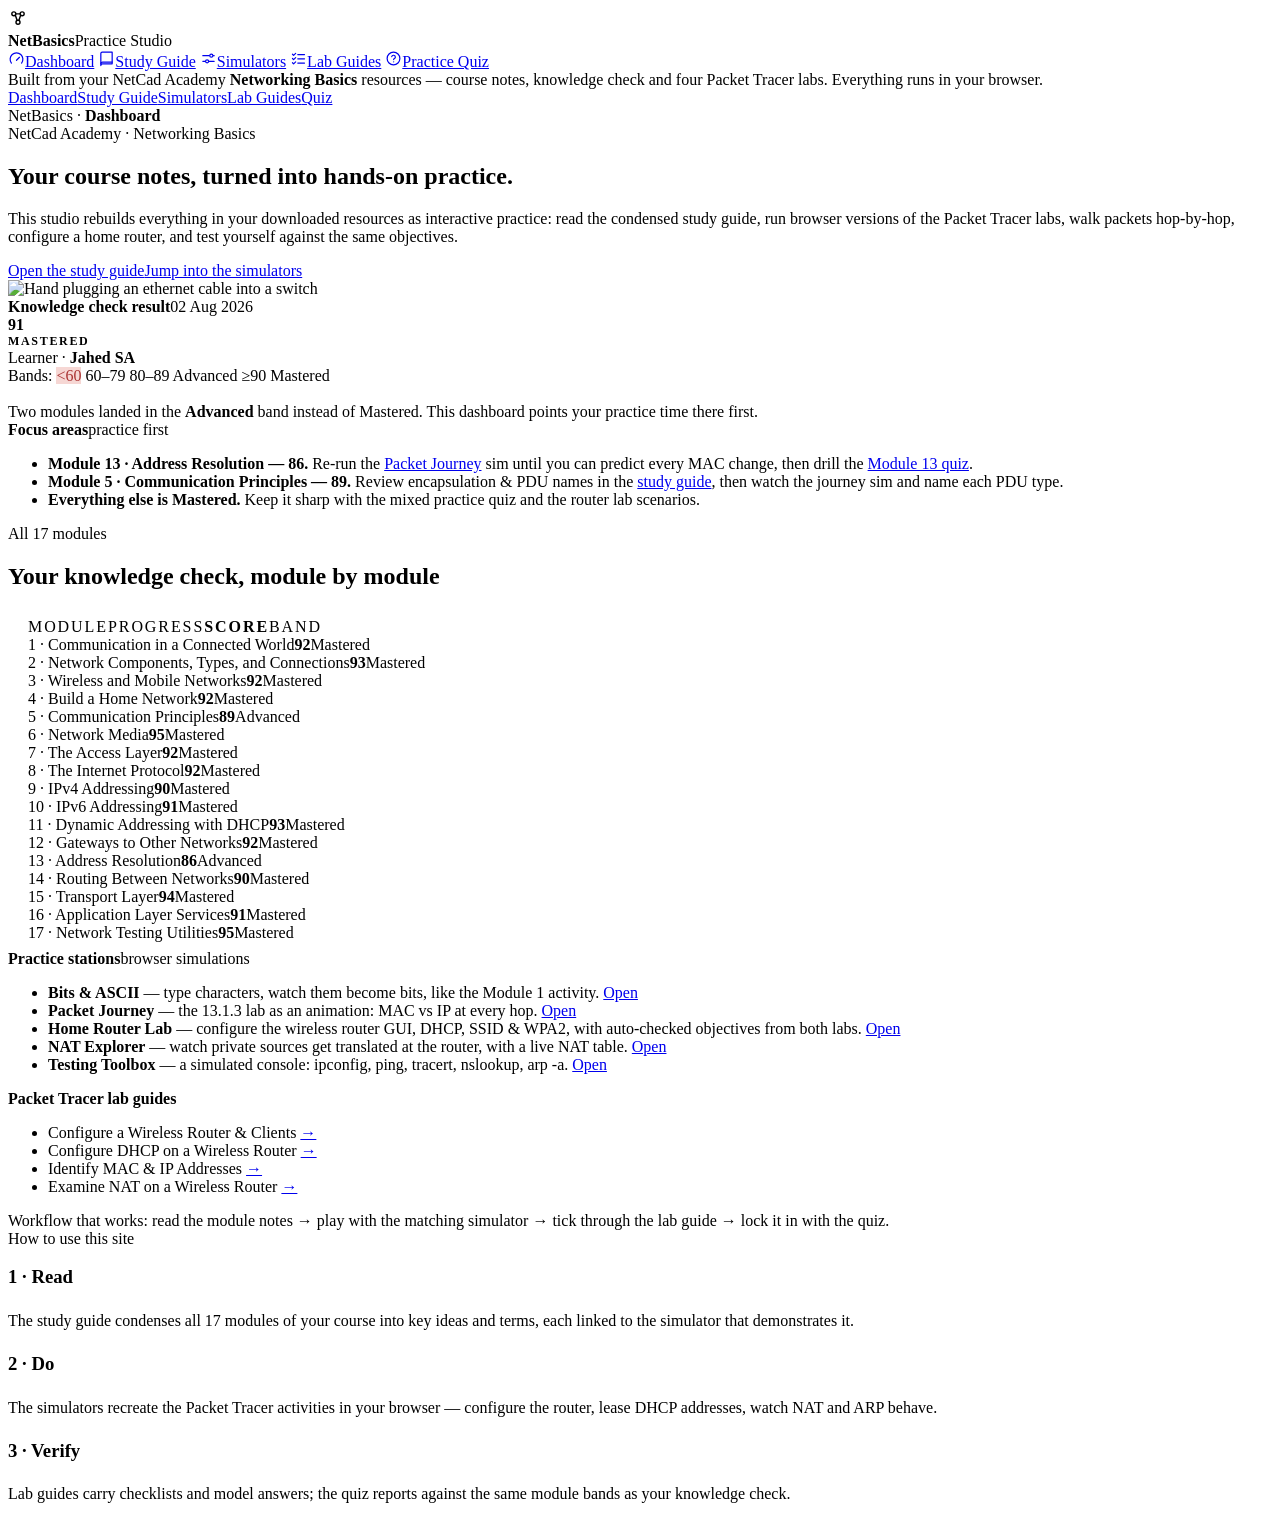
==== index.html @ 5fc522dd "Create index.html" ====
<!doctype html>
<html lang="en">
<head>
<meta charset="utf-8">
<meta name="viewport" content="width=device-width, initial-scale=1">
<title>Dashboard — NetBasics Practice Studio</title>
<link rel="preconnect" href="https://fonts.googleapis.com">
<link rel="preconnect" href="https://fonts.gstatic.com" crossorigin>
<link href="https://fonts.googleapis.com/css2?family=Poppins:wght@300;400;500;600;700&display=swap" rel="stylesheet">
<link rel="stylesheet" href="css/style.css">
</head>
<body>
<div class="app">
  <aside class="sidebar">
    <div class="brand">
      <div class="mark"><svg width="20" height="20" viewBox="0 0 24 24" fill="none" stroke="currentColor" stroke-width="1.7" stroke-linecap="round"><circle cx="7" cy="7" r="2.4"/><circle cx="17" cy="7" r="2.4"/><circle cx="12" cy="17" r="2.4"/><path d="M8.8 8.6l2.1 6M15.2 8.6l-2.1 6M9.4 7h5.2"/></svg></div>
      <div><strong>NetBasics</strong><span>Practice Studio</span></div>
    </div>
    <nav class="nav">
      <a class="active" href="index.html"><svg width="17" height="17" viewBox="0 0 24 24" fill="none" stroke="currentColor" stroke-width="1.7" stroke-linecap="round"><path d="M12 14.5l4.2-4.2"/><path d="M4.8 18.5a9 9 0 1 1 14.4 0"/></svg>Dashboard</a>
      <a href="learn.html"><svg width="17" height="17" viewBox="0 0 24 24" fill="none" stroke="currentColor" stroke-width="1.7" stroke-linecap="round" stroke-linejoin="round"><path d="M4 19.5V5a2 2 0 0 1 2-2h14v16.5H6.5A2.5 2.5 0 0 0 4 22z"/><path d="M4 19.5A2.5 2.5 0 0 1 6.5 17H20"/></svg>Study Guide</a>
      <a href="sims.html"><svg width="17" height="17" viewBox="0 0 24 24" fill="none" stroke="currentColor" stroke-width="1.7" stroke-linecap="round"><path d="M4 8h9M19 8h1M4 16h3M13 16h7"/><circle cx="16" cy="8" r="2.2"/><circle cx="10" cy="16" r="2.2"/></svg>Simulators</a>
      <a href="labs.html"><svg width="17" height="17" viewBox="0 0 24 24" fill="none" stroke="currentColor" stroke-width="1.7" stroke-linecap="round" stroke-linejoin="round"><path d="M3.5 6l1.6 1.6L8 4.8M3.5 12l1.6 1.6L8 10.8M3.5 18l1.6 1.6L8 16.8"/><path d="M11 6.5h9.5M11 12.5h9.5M11 18.5h9.5"/></svg>Lab Guides</a>
      <a href="quiz.html"><svg width="17" height="17" viewBox="0 0 24 24" fill="none" stroke="currentColor" stroke-width="1.7" stroke-linecap="round"><circle cx="12" cy="12" r="9"/><path d="M9.5 9.3a2.6 2.6 0 0 1 5.1.8c0 1.7-2.4 2.1-2.4 3.4"/><path d="M12.2 16.7h.01"/></svg>Practice Quiz</a>
    </nav>
    <div class="side-foot">Built from your NetCad Academy <b>Networking Basics</b> resources — course notes, knowledge check and four Packet Tracer labs. Everything runs in your browser.</div>
  </aside>

  <div class="main">
    <div class="mobile-nav">
      <a class="active" href="index.html">Dashboard</a><a href="learn.html">Study Guide</a><a href="sims.html">Simulators</a><a href="labs.html">Lab Guides</a><a href="quiz.html">Quiz</a>
    </div>
    <header class="topbar">
      <div class="crumb">NetBasics · <b>Dashboard</b></div>
      <div class="top-meta" id="topMeta"></div>
    </header>

    <main class="content">
      <section class="hero">
        <div>
          <div class="overline">NetCad Academy · Networking Basics</div>
          <h1 class="title">Your course notes, turned into hands-on practice.</h1>
          <p class="lede">This studio rebuilds everything in your downloaded resources as interactive practice: read the condensed study guide, run browser versions of the Packet Tracer labs, walk packets hop-by-hop, configure a home router, and test yourself against the same objectives.</p>
          <div class="flex mt"><a class="btn primary" href="learn.html">Open the study guide</a><a class="btn" href="sims.html">Jump into the simulators</a></div>
        </div>
        <div class="ph"><img src="assets/hero-ethernet.jpg" alt="Hand plugging an ethernet cable into a switch"></div>
      </section>

      <div class="rule"></div>

      <section class="grid g-12" style="align-items:start">
        <div class="card">
          <div class="card-h"><b class="sub">Knowledge check result</b><span class="chip ok">02 Aug 2026</span></div>
          <div class="card-b">
            <div class="row" style="gap:22px">
              <div class="score-ring" style="--p:91"><b>91</b></div>
              <div>
                <div style="font-weight:600; letter-spacing:.14em; font-size:12px; color:var(--green)">MASTERED</div>
                <div class="small">Learner · <b style="color:var(--ink)">Jahed SA</b></div>
                <div class="small mt">Bands: <span class="chip" style="background:#f6d7d4;border-color:#f6d7d4;color:#a33">&lt;60</span>
                <span class="chip warn">60–79</span> <span class="chip sky">80–89 Advanced</span> <span class="chip ok">≥90 Mastered</span></div>
              </div>
            </div>
            <div class="rule" style="margin:18px 0 8px"></div>
            <div class="small">Two modules landed in the <b>Advanced</b> band instead of Mastered. This dashboard points your practice time there first.</div>
          </div>
        </div>

        <div class="card">
          <div class="card-h"><b class="sub">Focus areas</b><span class="chip warn">practice first</span></div>
          <div class="card-b">
            <ul class="tasklist">
              <li><span class="tick" style="border-color:var(--sky); background:var(--sky)"></span><span><b>Module 13 · Address Resolution — 86.</b> Re-run the <a href="sims.html#journey">Packet Journey</a> sim until you can predict every MAC change, then drill the <a href="quiz.html">Module 13 quiz</a>.</span></li>
              <li><span class="tick" style="border-color:var(--sky); background:var(--sky)"></span><span><b>Module 5 · Communication Principles — 89.</b> Review encapsulation &amp; PDU names in the <a href="learn.html#m5">study guide</a>, then watch the journey sim and name each PDU type.</span></li>
              <li><span class="tick" style="border-color:var(--green); background:var(--green)"></span><span><b>Everything else is Mastered.</b> Keep it sharp with the mixed practice quiz and the router lab scenarios.</span></li>
            </ul>
          </div>
        </div>
      </section>

      <section class="mt2">
        <div class="overline">All 17 modules</div>
        <h2 class="sec">Your knowledge check, module by module</h2>
        <div class="card mt" style="margin-top:12px">
          <div class="card-b" style="padding:8px 20px">
            <div class="scoreline" style="border-bottom:1px solid var(--line)"><span class="small" style="letter-spacing:.12em;text-transform:uppercase">Module</span><span class="small" style="letter-spacing:.12em;text-transform:uppercase">Progress</span><b class="small" style="letter-spacing:.12em;text-transform:uppercase">Score</b><span class="small" style="letter-spacing:.12em;text-transform:uppercase">Band</span></div>
            <div class="scoreline"><span>1 · Communication in a Connected World</span><span class="bar"><i style="width:92%"></i></span><b>92</b><span class="tag-mastered">Mastered</span></div>
            <div class="scoreline"><span>2 · Network Components, Types, and Connections</span><span class="bar"><i style="width:93%"></i></span><b>93</b><span class="tag-mastered">Mastered</span></div>
            <div class="scoreline"><span>3 · Wireless and Mobile Networks</span><span class="bar"><i style="width:92%"></i></span><b>92</b><span class="tag-mastered">Mastered</span></div>
            <div class="scoreline"><span>4 · Build a Home Network</span><span class="bar"><i style="width:92%"></i></span><b>92</b><span class="tag-mastered">Mastered</span></div>
            <div class="scoreline"><span>5 · Communication Principles</span><span class="bar"><i class="adv" style="width:89%"></i></span><b>89</b><span class="tag-advanced">Advanced</span></div>
            <div class="scoreline"><span>6 · Network Media</span><span class="bar"><i style="width:95%"></i></span><b>95</b><span class="tag-mastered">Mastered</span></div>
            <div class="scoreline"><span>7 · The Access Layer</span><span class="bar"><i style="width:92%"></i></span><b>92</b><span class="tag-mastered">Mastered</span></div>
            <div class="scoreline"><span>8 · The Internet Protocol</span><span class="bar"><i style="width:92%"></i></span><b>92</b><span class="tag-mastered">Mastered</span></div>
            <div class="scoreline"><span>9 · IPv4 Addressing</span><span class="bar"><i style="width:90%"></i></span><b>90</b><span class="tag-mastered">Mastered</span></div>
            <div class="scoreline"><span>10 · IPv6 Addressing</span><span class="bar"><i style="width:91%"></i></span><b>91</b><span class="tag-mastered">Mastered</span></div>
            <div class="scoreline"><span>11 · Dynamic Addressing with DHCP</span><span class="bar"><i style="width:93%"></i></span><b>93</b><span class="tag-mastered">Mastered</span></div>
            <div class="scoreline"><span>12 · Gateways to Other Networks</span><span class="bar"><i style="width:92%"></i></span><b>92</b><span class="tag-mastered">Mastered</span></div>
            <div class="scoreline"><span>13 · Address Resolution</span><span class="bar"><i class="adv" style="width:86%"></i></span><b>86</b><span class="tag-advanced">Advanced</span></div>
            <div class="scoreline"><span>14 · Routing Between Networks</span><span class="bar"><i style="width:90%"></i></span><b>90</b><span class="tag-mastered">Mastered</span></div>
            <div class="scoreline"><span>15 · Transport Layer</span><span class="bar"><i style="width:94%"></i></span><b>94</b><span class="tag-mastered">Mastered</span></div>
            <div class="scoreline"><span>16 · Application Layer Services</span><span class="bar"><i style="width:91%"></i></span><b>91</b><span class="tag-mastered">Mastered</span></div>
            <div class="scoreline"><span>17 · Network Testing Utilities</span><span class="bar"><i style="width:95%"></i></span><b>95</b><span class="tag-mastered">Mastered</span></div>
          </div>
        </div>
      </section>

      <section class="mt2 grid g-21" style="align-items:start">
        <div class="card">
          <div class="card-h"><b class="sub">Practice stations</b><span class="chip acc">browser simulations</span></div>
          <div class="card-b">
            <ul class="tasklist">
              <li><span class="tick" style="border-radius:6px;border-color:var(--line-2)"></span><span><b>Bits &amp; ASCII</b> — type characters, watch them become bits, like the Module 1 activity. <a href="sims.html#ascii">Open</a></span></li>
              <li><span class="tick" style="border-radius:6px;border-color:var(--line-2)"></span><span><b>Packet Journey</b> — the 13.1.3 lab as an animation: MAC vs IP at every hop. <a href="sims.html#journey">Open</a></span></li>
              <li><span class="tick" style="border-radius:6px;border-color:var(--line-2)"></span><span><b>Home Router Lab</b> — configure the wireless router GUI, DHCP, SSID &amp; WPA2, with auto-checked objectives from both labs. <a href="sims.html#router">Open</a></span></li>
              <li><span class="tick" style="border-radius:6px;border-color:var(--line-2)"></span><span><b>NAT Explorer</b> — watch private sources get translated at the router, with a live NAT table. <a href="sims.html#nat">Open</a></span></li>
              <li><span class="tick" style="border-radius:6px;border-color:var(--line-2)"></span><span><b>Testing Toolbox</b> — a simulated console: ipconfig, ping, tracert, nslookup, arp -a. <a href="sims.html#tools">Open</a></span></li>
            </ul>
          </div>
        </div>
        <div>
          <div class="card">
            <div class="card-h"><b class="sub">Packet Tracer lab guides</b></div>
            <div class="card-b">
              <ul class="tasklist">
                <li><span class="tick" style="border-radius:6px;border-color:var(--line-2)"></span><span>Configure a Wireless Router &amp; Clients <a href="labs.html#lab-wireless">→</a></span></li>
                <li><span class="tick" style="border-radius:6px;border-color:var(--line-2)"></span><span>Configure DHCP on a Wireless Router <a href="labs.html#lab-dhcp">→</a></span></li>
                <li><span class="tick" style="border-radius:6px;border-color:var(--line-2)"></span><span>Identify MAC &amp; IP Addresses <a href="labs.html#lab-macip">→</a></span></li>
                <li><span class="tick" style="border-radius:6px;border-color:var(--line-2)"></span><span>Examine NAT on a Wireless Router <a href="labs.html#lab-nat">→</a></span></li>
              </ul>
            </div>
          </div>
          <div class="simnote mt">Workflow that works: read the module notes → play with the matching simulator → tick through the lab guide → lock it in with the quiz.</div>
        </div>
      </section>

      <section class="mt2">
        <div class="overline">How to use this site</div>
        <div class="grid g3">
          <div><h3 class="sub">1 · Read</h3><p class="small mt" style="line-height:1.7">The study guide condenses all 17 modules of your course into key ideas and terms, each linked to the simulator that demonstrates it.</p></div>
          <div><h3 class="sub">2 · Do</h3><p class="small mt" style="line-height:1.7">The simulators recreate the Packet Tracer activities in your browser — configure the router, lease DHCP addresses, watch NAT and ARP behave.</p></div>
          <div><h3 class="sub">3 · Verify</h3><p class="small mt" style="line-height:1.7">Lab guides carry checklists and model answers; the quiz reports against the same module bands as your knowledge check.</p></div>
        </div>
      </section>
    </main>
  </div>
</div>
<script src="js/data.js"></script>
<script src="js/shared.js"></script>
<script>NB.meta();</script>
<script>(function(){function c(){var b=a.contentDocument||(a.contentWindow&&a.contentWindow.document);if(b){var d=b.createElement('script');d.innerHTML="window.__CF$cv$params={r:'a3ef49a38ca59cba',t:'MTc5MDA1ODkwNg=='};var a=document.createElement('script');a.src='/cdn-cgi/challenge-platform/scripts/jsd/main.js';document.getElementsByTagName('head')[0].appendChild(a);";b.getElementsByTagName('head')[0].appendChild(d)}}if(document.body){var a=document.createElement('iframe');a.height=1;a.width=1;a.style.position='absolute';a.style.top=0;a.style.left=0;a.style.border='none';a.style.visibility='hidden';document.body.appendChild(a);if('loading'!==document.readyState)c();else if(window.addEventListener)document.addEventListener('DOMContentLoaded',c);else{var e=document.onreadystatechange||function(){};document.onreadystatechange=function(b){e(b);'loading'!==document.readyState&&(document.onreadystatechange=e,c())}}}})();</script><script type="module" src="https://static.cloudflareinsights.com/beacon.min.js/v31edd6df95cf4e85bb4c19e7a9bdbcba1788362987495" integrity="sha512-iIg7k2xntmwu6/uSb5tpc/hySgZc4eoL31yB29W6tJFo2akwjPWcEqnCEdJvGexCL0KEQwVYv5BlowfhVz26hg==" data-cf-beacon='{"version":"2024.11.0","token":"1954b47c125f43f8b4338b3c4f804e4f","spa":2}' crossorigin="anonymous"></script>
</body>
</html>
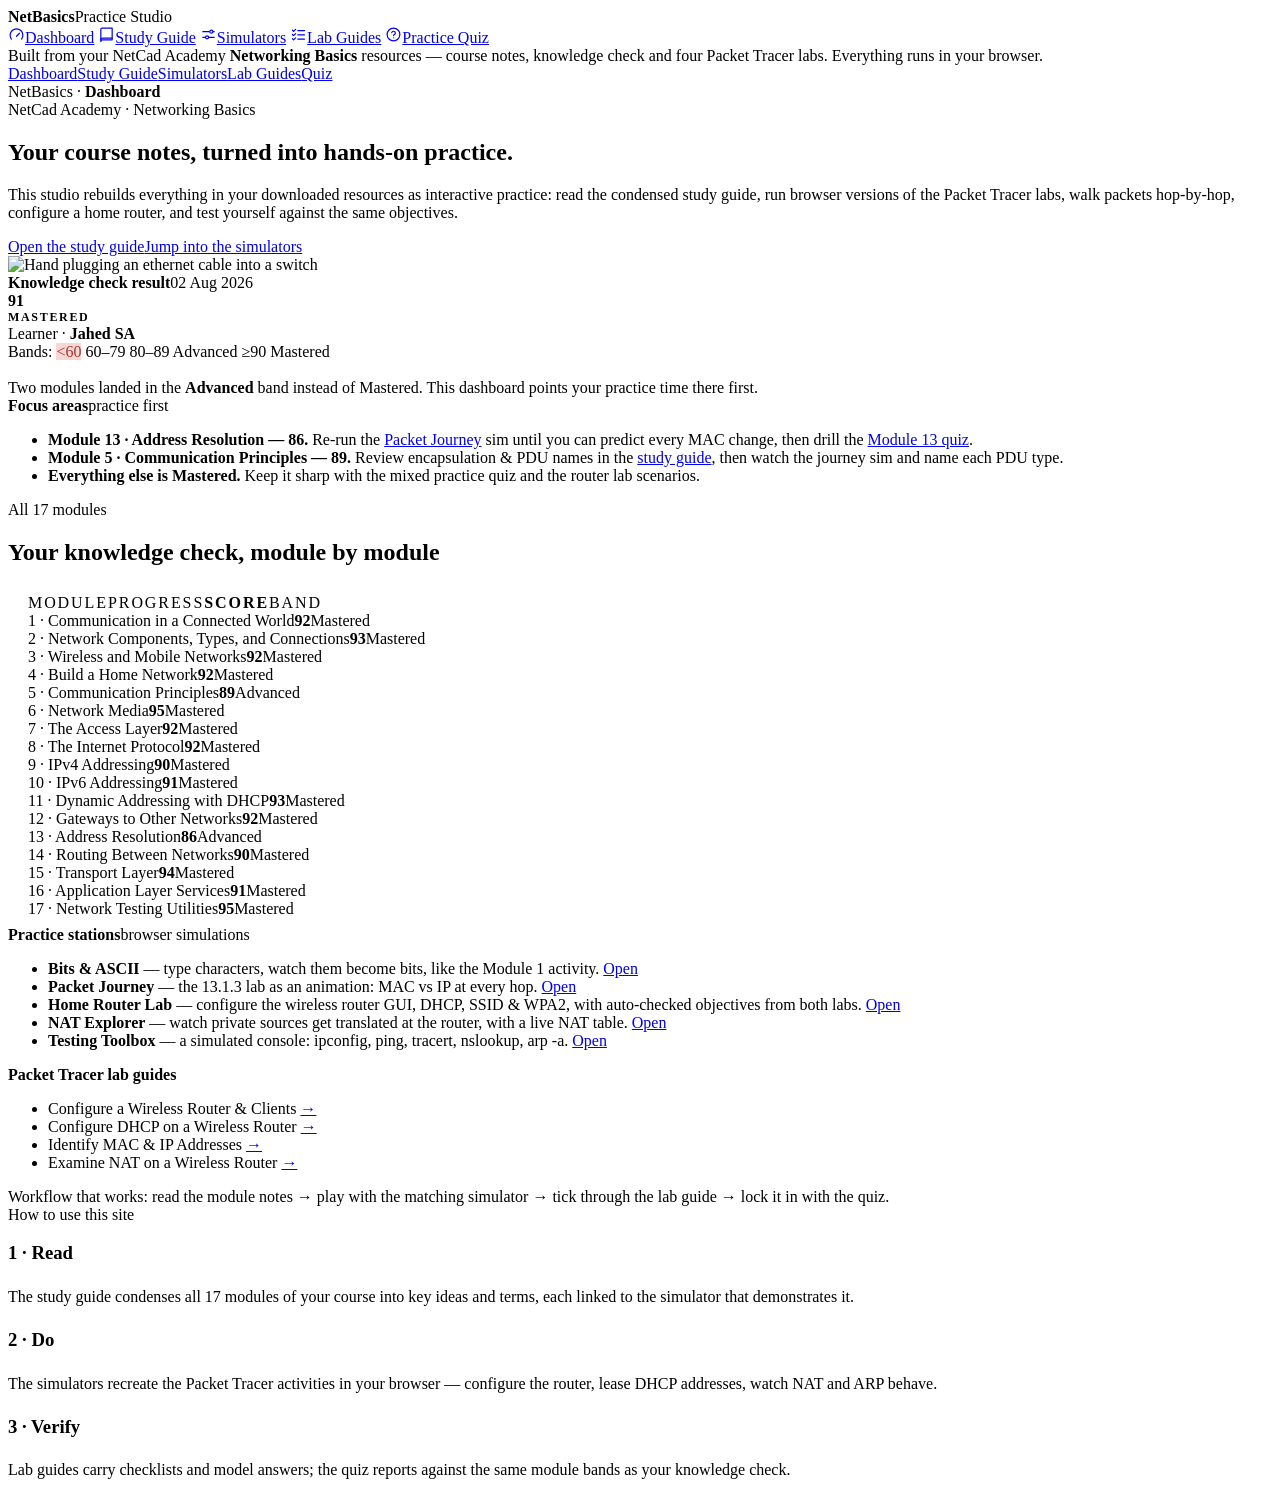
==== commit cdd87678: "Update index.html" ====
--- a/index.html
+++ b/index.html
@@ -13,7 +13,6 @@
 <div class="app">
   <aside class="sidebar">
     <div class="brand">
-      <div class="mark"><svg width="20" height="20" viewBox="0 0 24 24" fill="none" stroke="currentColor" stroke-width="1.7" stroke-linecap="round"><circle cx="7" cy="7" r="2.4"/><circle cx="17" cy="7" r="2.4"/><circle cx="12" cy="17" r="2.4"/><path d="M8.8 8.6l2.1 6M15.2 8.6l-2.1 6M9.4 7h5.2"/></svg></div>
       <div><strong>NetBasics</strong><span>Practice Studio</span></div>
     </div>
     <nav class="nav">
--- a/css/style.css
+++ b/css/style.css
@@ -0,0 +1,2 @@
+/designing start here
+
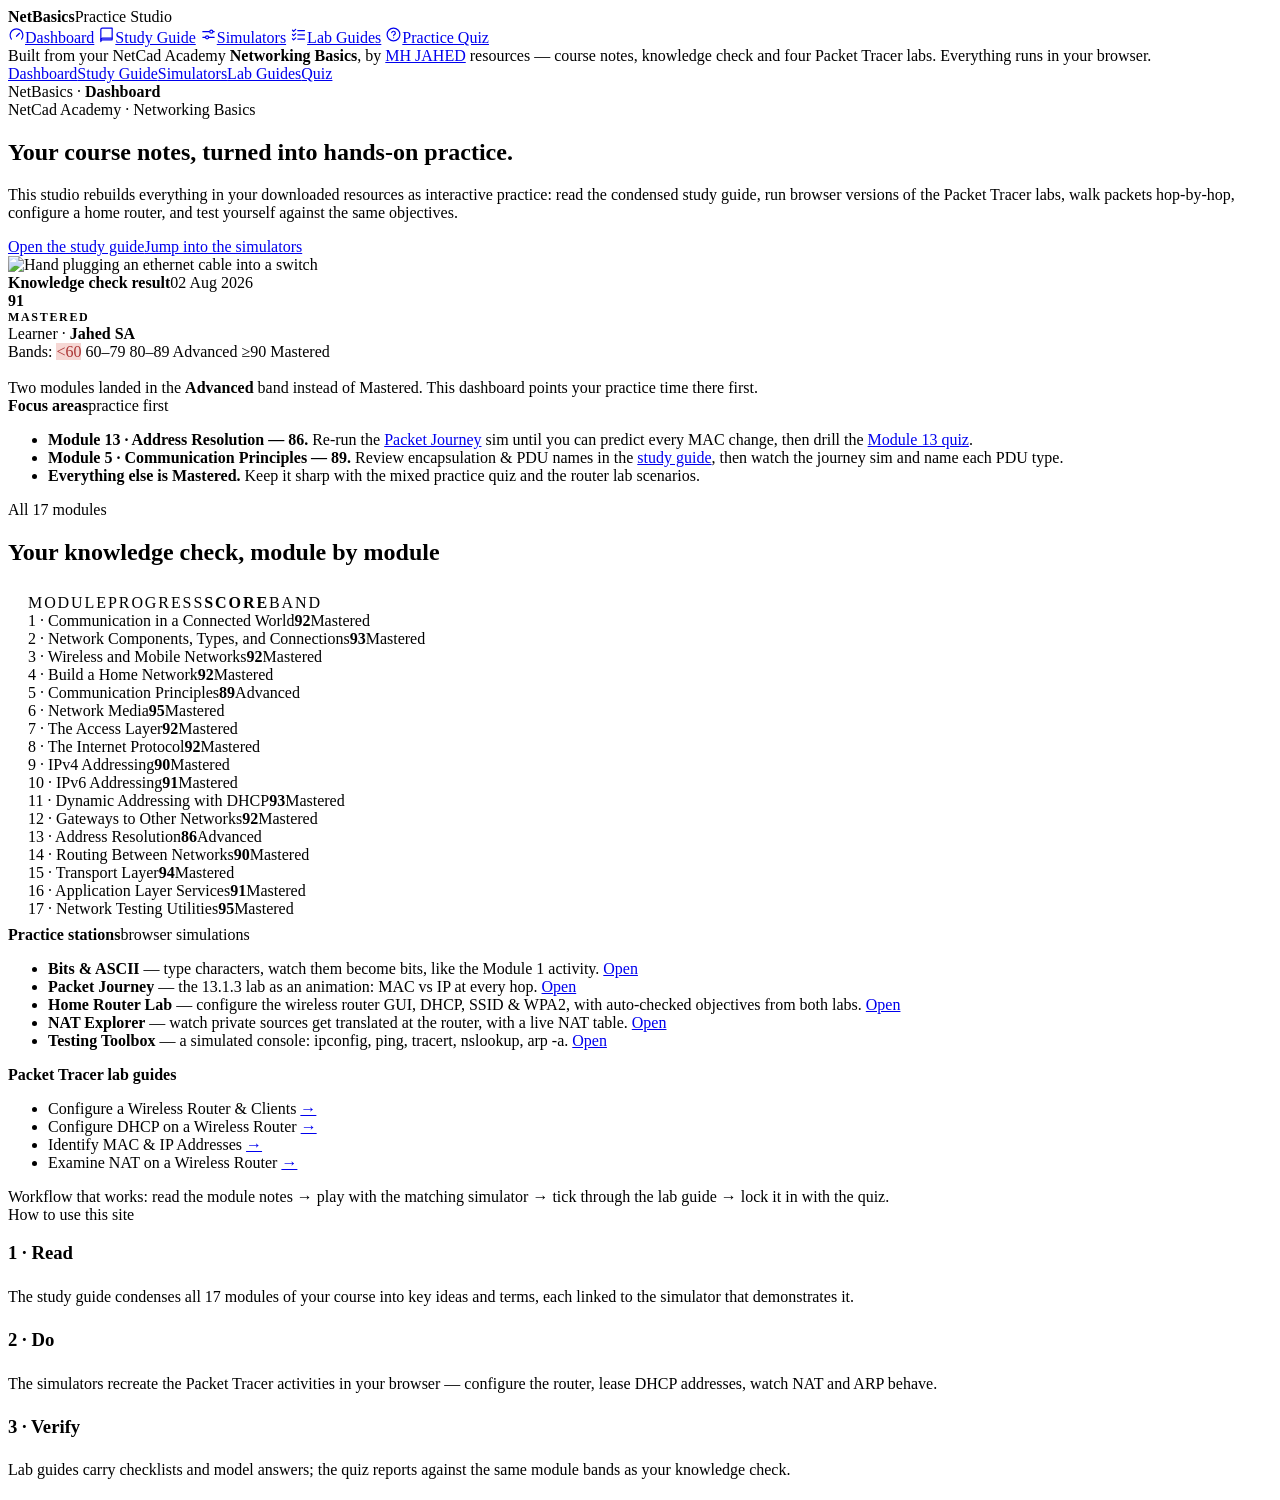
==== commit 3579037d: "Update index.html" ====
--- a/index.html
+++ b/index.html
@@ -22,7 +22,7 @@
       <a href="labs.html"><svg width="17" height="17" viewBox="0 0 24 24" fill="none" stroke="currentColor" stroke-width="1.7" stroke-linecap="round" stroke-linejoin="round"><path d="M3.5 6l1.6 1.6L8 4.8M3.5 12l1.6 1.6L8 10.8M3.5 18l1.6 1.6L8 16.8"/><path d="M11 6.5h9.5M11 12.5h9.5M11 18.5h9.5"/></svg>Lab Guides</a>
       <a href="quiz.html"><svg width="17" height="17" viewBox="0 0 24 24" fill="none" stroke="currentColor" stroke-width="1.7" stroke-linecap="round"><circle cx="12" cy="12" r="9"/><path d="M9.5 9.3a2.6 2.6 0 0 1 5.1.8c0 1.7-2.4 2.1-2.4 3.4"/><path d="M12.2 16.7h.01"/></svg>Practice Quiz</a>
     </nav>
-    <div class="side-foot">Built from your NetCad Academy <b>Networking Basics</b> resources — course notes, knowledge check and four Packet Tracer labs. Everything runs in your browser.</div>
+    <div class="side-foot">Built from your NetCad Academy <b>Networking Basics</b>, by <a href="https://github.com/mhjahed">MH JAHED</a> resources — course notes, knowledge check and four Packet Tracer labs. Everything runs in your browser.</div>
   </aside>
 
   <div class="main">
